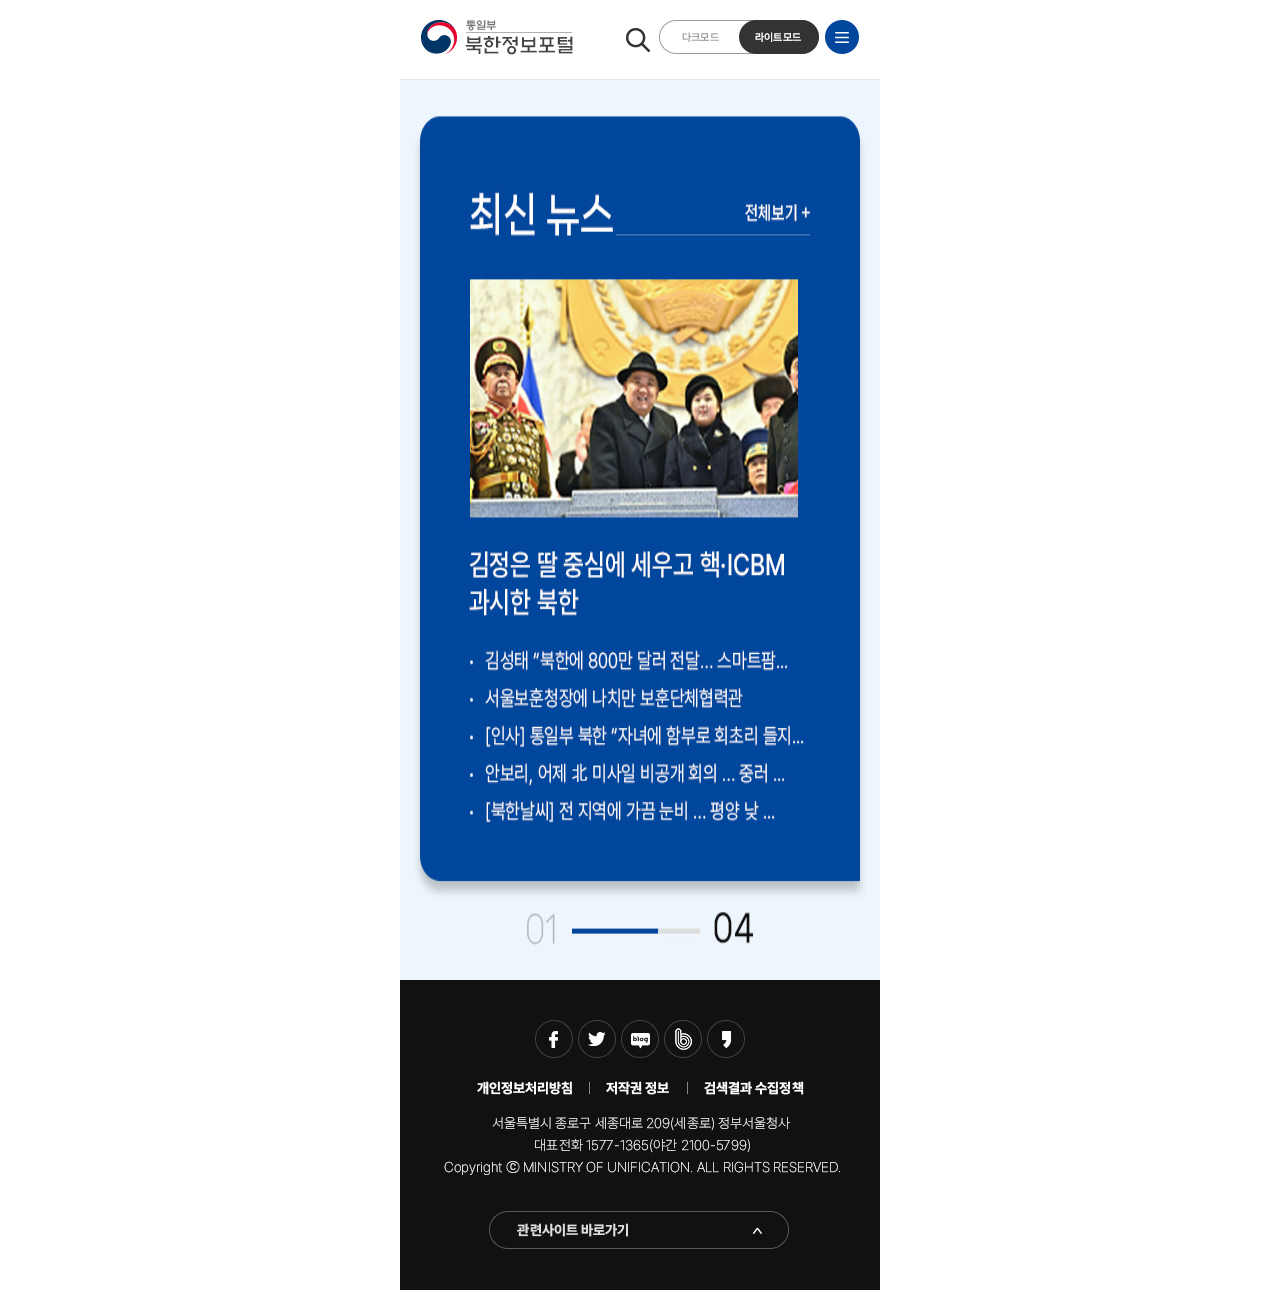
==== C_M/index.html @ 461fbc2c "test" ====
<!DOCTYPE html>
<html>
<head>
	<meta charset='utf-8'>
	<meta http-equiv='X-UA-Compatible' content='IE=edge'>
	<title>sample</title>
	<meta name='viewport' content='width=device-width, initial-scale=1'>
	<link rel='stylesheet' type='text/css' media='screen' href='css/main.css'>
	<link rel='stylesheet' type='text/css' media='screen' href='css/slider.css'>
	<link rel='stylesheet' type='text/css' media='screen' href='css/settings.css'>
    <style>
        .slider-navbar {
            display: none;
        }
        body {
            max-width: 480px;
            width: 480px;
            height: 100vh;
            margin: auto;
        }
        body::-webkit-scrollbar {
            display: none;
        }
        main {
            width: 100%;
            height: 100%;
        }
        .slider {
            width: 100%;
            height: 100%;
        }
        img {
            vertical-align: top;
        }
    </style>
</head>
<body>
	<main>
        <header>
            <img src="./images/C_header.jpg">
        </header>
		<div class="slider" id="sliderBody">
			<div class="slide slide1"></div>
			<div class="slide slide2"></div>
			<div class="slide slide3"></div>
			<div class="slide slide4"></div>
			<div class="slider-navbar" id="sliderNavbar"></div>
		</div>
        <footer>
            <img src="./images/C_footer.jpg">
        </footer>
	</main>
	<script>
		let slides = document.getElementsByClassName('slide'),
			navbar = document.querySelector('#sliderNavbar'),
			transitionSpeed = 300,
			transitionValue = 'ease-in-out ' + transitionSpeed + 'ms',
			isSlideStop = true,
			isAutoplay = false,
			current = 0,
			timer;

		function switchNext() {
			if (isSlideStop) {
				if (isAutoplay) {
					clearInterval(timer);
					timer = setInterval(() => {
						switchNext();
					}, 3000);
				}
				isSlideStop = false;
				setTimeout(() => {isSlideStop = true;}, transitionSpeed * 1.2);
				let nextSlide = (current == slides.length - 1) ? 0 : (current + 1);
				slides[nextSlide].style.transition = 'none';
				slides[nextSlide].style.transform = 'translateX(100%)';
				slides[current].style.transition = transitionValue;
				setTimeout(() => {slides[nextSlide].style.transition = transitionValue}, 20);
				setTimeout(() => {
					slides[nextSlide].style.transform = 'translateX(0%)';
					slides[current].style.transform = 'translateX(-100%)';
				}, 40);
				setTimeout(() => {
					current++;
					if (current > slides.length - 1) {
						current = 0;
					}
					changeNavbarCurrent();
				}, 60);
			}
		}

		function switchPrev() {
			if (isSlideStop) {
				if (isAutoplay) {
					clearInterval(timer);
					timer = setInterval(() => {
						switchNext();
					}, 3000);
				}
				isSlideStop = false;
				setTimeout(() => {isSlideStop = true;}, transitionSpeed * 1.2);
				let prevSlide = (current == 0) ? (slides.length - 1) : (current - 1);
				slides[prevSlide].style.transition = 'none';
				slides[prevSlide].style.transform = 'translateX(-100%)';
				slides[current].style.transition = transitionValue;
				setTimeout(() => {slides[prevSlide].style.transition = transitionValue}, 20);
				setTimeout(() => {
					slides[prevSlide].style.transform = 'translateX(0%)';
					slides[current].style.transform = 'translateX(100%)';
				}, 40);
				setTimeout(() => {
					current--;
					if (current < 0) {
						current = slides.length - 1;
					}
					changeNavbarCurrent();
				}, 60);
			}
		}

		if (slides.length > 1) {
			for (let i = 0; i < slides.length; i++) {
				if (i != current) {
					slides[i].style.transform = 'translateX(100%)';
				}
			}
		}

		function changeNavbarCurrent() {
			document.querySelector('.slider-navbar_cur-btn').classList.remove('slider-navbar_cur-btn');
			navbarBtns[current].classList.add('slider-navbar_cur-btn');
		}

		for (let i = 0; i < slides.length; i++) {
			let sliderNavBtn = document.createElement('button');
			if (i == current) {
				sliderNavBtn.className = 'slider-navbar_cur-btn';
			}
			navbar.append(sliderNavBtn);
		}

		let navbarBtns = document.querySelectorAll('#sliderNavbar button');

		function switchSlideViaBar(clickedSlide) {
			if (clickedSlide != current && isSlideStop) {
				isSlideStop = false;
				setTimeout(() => {isSlideStop = true;}, transitionSpeed * 1.2);
				// 1 means clicked slide is in the right, -1 is in the left
				let curMove = (clickedSlide > current) ? -1 : 1,
					clickedMove = (curMove == 1) ? -1 : 1;
				slides[clickedSlide].style.transition = 'none';
				slides[clickedSlide].style.transform = 'translateX(' + (100 * clickedMove) + '%)';
				slides[current].style.transition = transitionValue;
				setTimeout(() => {slides[clickedSlide].style.transition = transitionValue}, 0);
				setTimeout(() => {
					slides[clickedSlide].style.transform = 'translateX(0%)';;
					slides[current].style.transform = 'translateX(' + (100 * curMove) + '%)';
				}, 1);
				setTimeout(() => {
					current = clickedSlide
					changeNavbarCurrent();
				}, 2);
			}
		}

		for (let i = 0; i < navbarBtns.length; i++) {
			navbarBtns[i].onclick = () => {
				switchSlideViaBar(i);
			};
		}

		if (isAutoplay) {
			navbar.classList.add('slider-navbar_autoplay');
			timer = setInterval(() => {
				switchNext();
			}, 3000);
		}

		let sliderBody = document.querySelector('#sliderBody'),
			pageBody = document.querySelector('body'),
			beginTouch = 0,
			isTouch = false;

		sliderBody.onmousedown = (event) => {
			beginTouch = event.clientX;
			isTouch = true;
		}

		sliderBody.ontouchstart = (event) => {
			beginTouch = event.changedTouches[0].clientX;
			isTouch = true;
		}

		pageBody.onmouseup = (event) => {
			if (isTouch) {
				let endTouch = event.clientX,
					isSwipe = Math.abs(beginTouch - endTouch) > 150 ? true : false;
				// console.log(beginTouch, endTouch);
				if (beginTouch < endTouch && isSwipe) {
					//console.log('to the left');
					switchPrev();
				}
				else if (beginTouch > endTouch && isSwipe) {
					//console.log('to the right');
					switchNext();
				}
				isTouch = false;
			}
		}

		pageBody.ontouchend = (event) => {
			if (isTouch) {
				let endTouch = event.changedTouches[0].clientX,
					isSwipe = Math.abs(beginTouch - endTouch) > 50 ? true : false;
				if (beginTouch < endTouch && isSwipe) {
					// console.log('to the left');
					switchPrev();
				}
				else if (beginTouch > endTouch && isSwipe) {
					// console.log('to the right');
					switchNext();
				}
				setTimeout(() => {isTouch = false}, 4);
			}
		}
	</script>
</body>
</html>
---- C_M/css/main.css ----
* {
	box-sizing: border-box;
	font-family: 'Roboto Slab', serif;
}

h1, h2, h3, h4, h5, h6, p {
	margin: 0;
}

body {
	width: 100vw;
	height: 100vh;
	margin: 0;
	color: rgb(255, 255, 255);
}

main {
	width: 100vw;
    height: 100vh;
}

.header {
	text-align: center;
}

.header h1 {
	margin-bottom: 5px;
}

.header p {
	color: rgb(173, 173, 173)
}

.download-wrapper {
	width: 100%;
	display: flex;
	justify-content: center;
	margin: 10px 0;
}

.download-btn {
	display: block;
	margin: 0 10px;
	padding: 10px 30px;
	background-color: rgb(65, 65, 65);
	color:rgb(255, 255, 255);
	text-decoration: none;
	text-align: center;
	transition: ease-in-out .2s;
}

.download-btn:first-child {
	margin-right: 10px;
}

.download-btn:first-child:hover {
	background-color: rgb(112, 168, 107);
}

.download-btn:last-child:hover {
	background-color: rgb(144, 107, 168);
}

@media screen and (max-width: 500px) {
	.header p {
		font-size: 14px;
	}

	/* .download-wrapper {
		justify-content: space-between;
	} */

	.download-btn {
		margin: 0;
		padding: 10px;
	}
}
---- C_M/css/slider.css ----
.slider {
	width: 100%;
    height: 100%;
    position: relative;
    overflow: hidden;
}

.slide {
	width: 100%;
	height: 100%;
	position: absolute;
	color: white;
	font-size: 10em;
	display: flex;
	justify-content: center;
	align-items: center;
	user-select: none;   
}

.slide-smooth {
	transition: ease-in-out 1s;
}

.slide1 {
	background-image: url("../images/C_1.jpg");
	background-repeat: no-repeat;
	background-size: 100% 100%;
	background-position: center center;
}

.slide2 {
	background-image: url("../images/C_2.jpg");
	background-repeat: no-repeat;
	background-size: 100% 100%;
	background-position: center center;
}

.slide3 {
	background-image: url("../images/C_3.jpg");
	background-repeat: no-repeat;
	background-size: 100% 100%;
	background-position: center center;
}

.slide4 {
	background-image: url("../images/C_4.jpg");
	background-repeat: no-repeat;
	background-size: 100% 100%;
	background-position: center center;
}

#btnPrev, #btnNext {
	width: 60px;
	height: 100%;
	border: none;
	background-color: rgba(66, 66, 66, 0);
	font-size: 30px;
	color: rgb(255, 255, 255);
	position: absolute;
	z-index: 10;
	cursor: pointer;
	transition: ease-in-out .1s;
}

#btnPrev:hover, #btnNext:hover {
	background-color: rgba(66, 66, 66, 0.4);
}

#btnPrev {
	left: 0px;
}

#btnNext {
	right: 0px;
}

.slider-navbar {
	width: 100px;
    height: auto;
    position: absolute;
    bottom: 360px;
    left: 49px;
    display: flex;
    justify-content: center;
    align-items: center;
}

.slider-navbar button {
	width: 13px;
    height: 13px;
    background-color: #ddd;
    border: none;
    margin: 0 4px;
    cursor: pointer;
    border-radius: 50%;
}

/* Animation of filling active navbar button to show time till autoslide */
@keyframes autoSlideFill {
	from {box-shadow: inset 0px 0 0 0 rgb(155, 33, 33);}
	to {box-shadow: inset 25px 0 0 0 rgb(155, 33, 33);}
}

.slider-navbar button.slider-navbar_cur-btn {
	background-color: #00479d;
}

.slider-navbar_autoplay button.slider-navbar_cur-btn {
	animation: 3s linear autoSlideFill;
}

.slider-navbar button:not(.slider-navbar_cur-btn):hover {
	background-color: rgb(255, 255, 255);
}

#block {
	width: 100px;
	height: 100px;
	position: absolute;
	background-color: rgb(141, 99, 99);
	right: 50px;
	bottom: 50px;
}

#btn {
	width: 20px;
	height: 20px;
	position: absolute;
	right: 50px;
	bottom: 150px;
}
---- C_M/css/settings.css ----
#settingsBoard {
	width: 100%;
	max-width: 800px;
	display: flex;
	justify-content: center;
	align-items: center;
	font-size: 22px;
	color: rgb(255, 255, 255);
	padding: 20px;
}

#switchTimer {
	width: 60px;
	height: 40px;
	position: relative;
	border: none;
	border-radius: 10px;
	margin-left: 15px;
	padding: 5px;
	background-color: rgb(201, 201, 201);;
	cursor: pointer;
	transition: ease-in-out .3s;
}

#switchTimer[state = "on"] {
	background-color: rgb(255, 200, 50);
}

#switchTimerBuble {
	width: 30px;
	height: 30px;
	display: block;
	border-radius: 7px;
	background-color: rgb(66, 66, 66);
	transition: ease-in-out .3s;
}

#switchTimer[state = "on"] #switchTimerBuble {
	transform: translateX(20px);
	background-color: rgb(66, 66, 66);
}
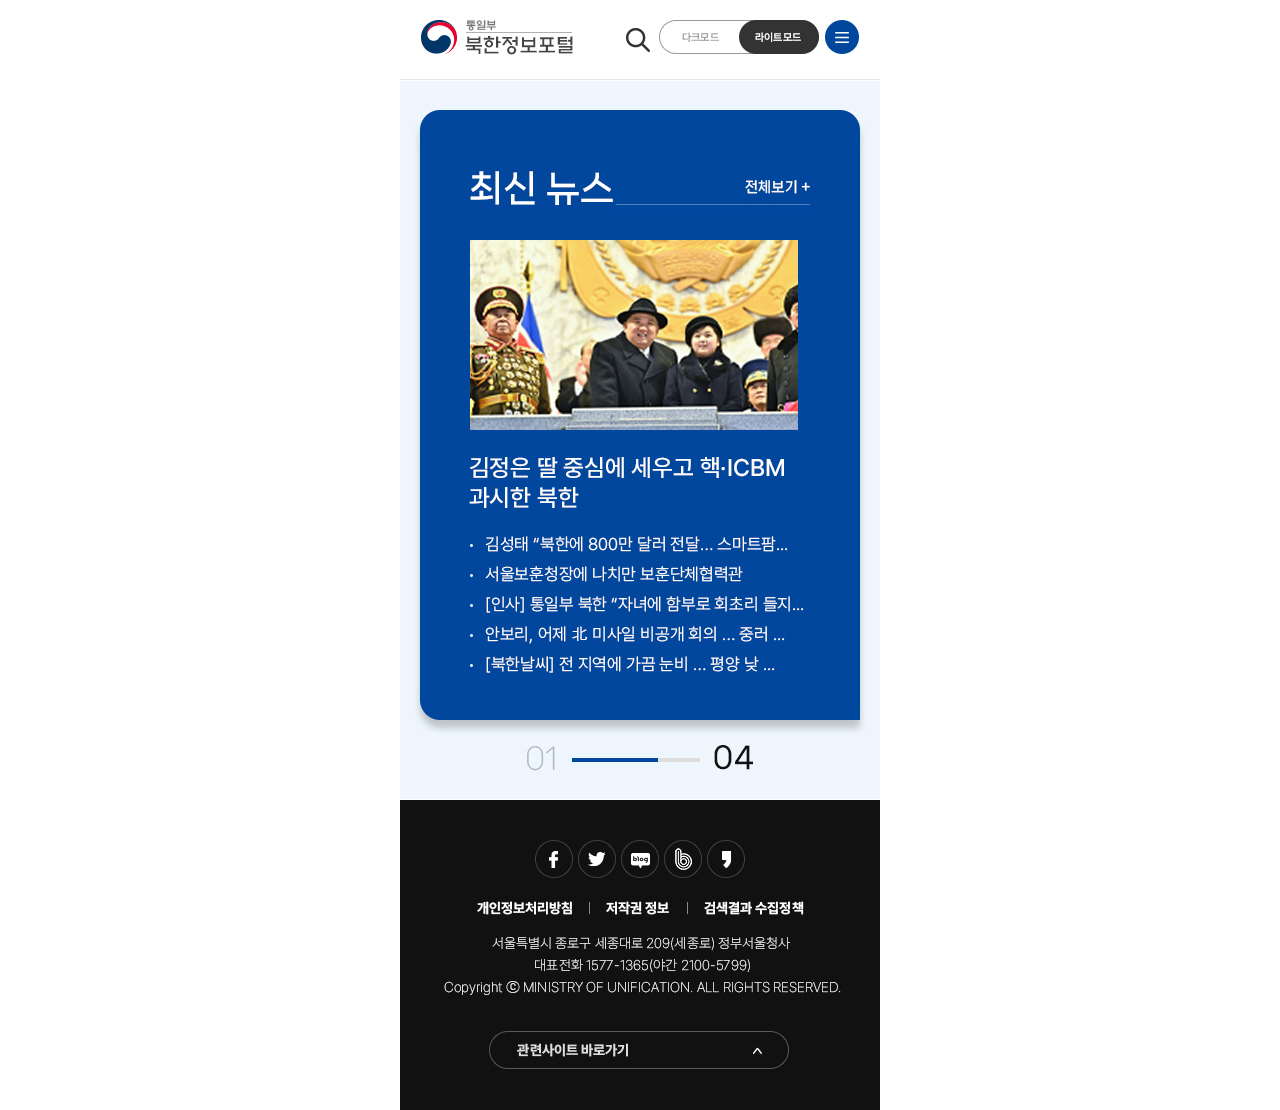
==== commit 76fc1765: "test_update" ====
--- a/C_M/index.html
+++ b/C_M/index.html
@@ -26,9 +26,17 @@
             height: 100%;
         }
         .slider {
-            width: 100%;
-            height: 100%;
-        }
+			width: 100%;
+            height: 720px;
+        }
+		.slider img {
+			width: 100%;
+			height: auto;
+			display: block;
+			background-position: 50% 50%;
+			background-repeat: repeat;
+			background-size: cover;
+		}
         img {
             vertical-align: top;
         }
@@ -40,10 +48,22 @@
             <img src="./images/C_header.jpg">
         </header>
 		<div class="slider" id="sliderBody">
-			<div class="slide slide1"></div>
+			<div class="slide">
+				<img draggable="false" src="./images/C_1.jpg">
+			</div>
+			<div class="slide">
+				<img draggable="false" src="./images/C_2.jpg">
+			</div>
+			<div class="slide">
+				<img draggable="false" src="./images/C_3.jpg">
+			</div>
+			<div class="slide">
+				<img draggable="false" src="./images/C_4.jpg">
+			</div>
+			<!-- <div class="slide slide1"></div>
 			<div class="slide slide2"></div>
 			<div class="slide slide3"></div>
-			<div class="slide slide4"></div>
+			<div class="slide slide4"></div> -->
 			<div class="slider-navbar" id="sliderNavbar"></div>
 		</div>
         <footer>
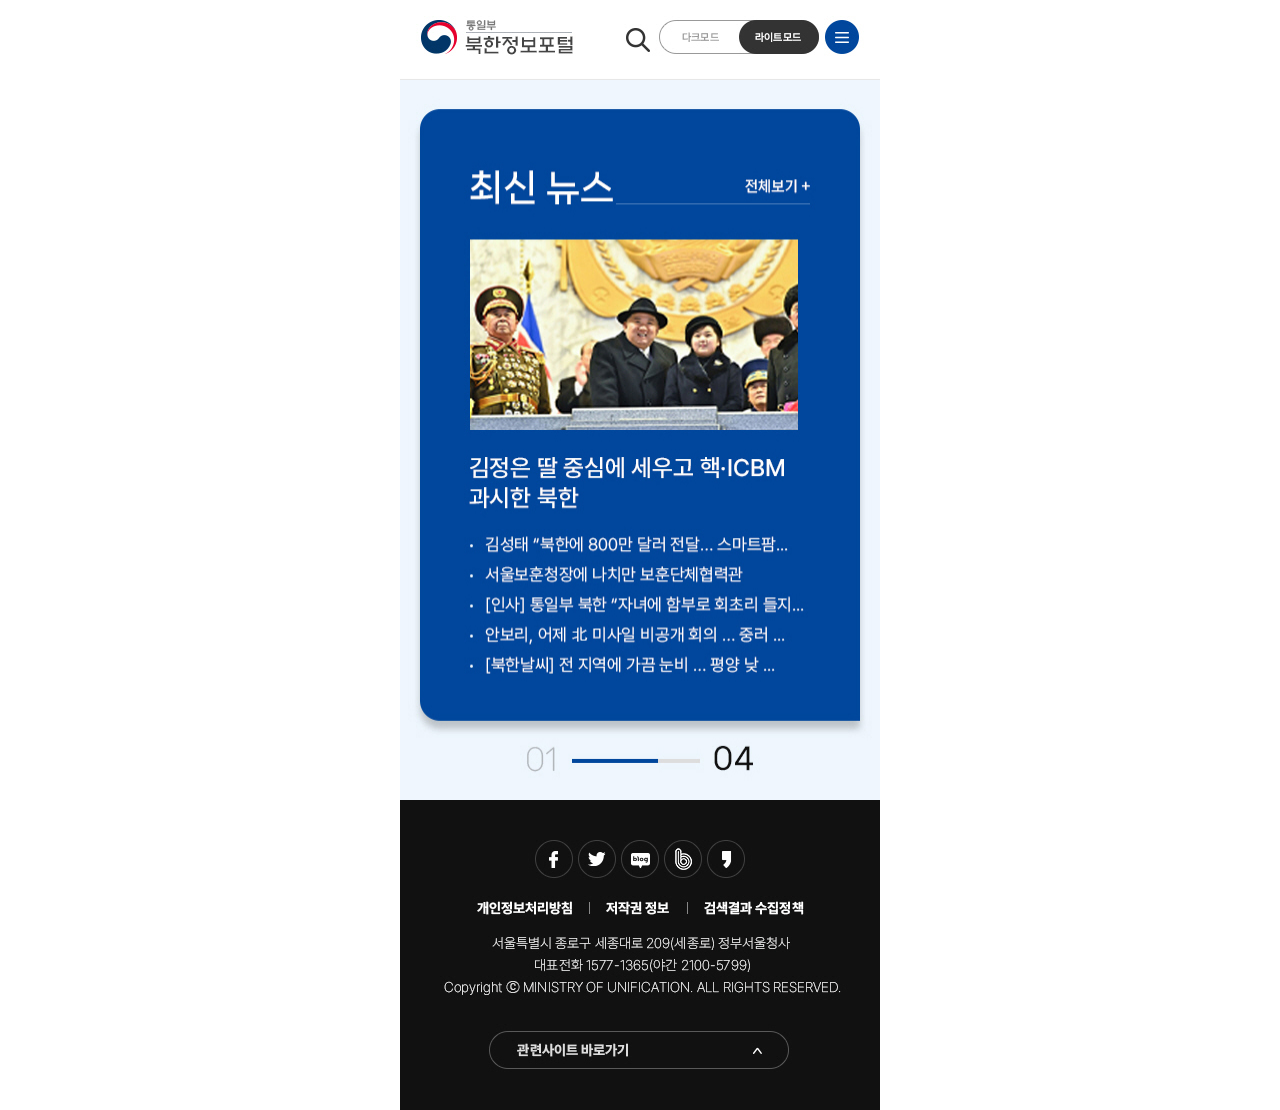
==== commit 0f62fea2: "test_update" ====
--- a/C_M/index.html
+++ b/C_M/index.html
@@ -14,7 +14,7 @@
         }
         body {
             max-width: 480px;
-            width: 480px;
+            width: 100%;
             height: 100vh;
             margin: auto;
         }
@@ -31,14 +31,11 @@
         }
 		.slider img {
 			width: 100%;
-			height: auto;
-			display: block;
-			background-position: 50% 50%;
-			background-repeat: repeat;
-			background-size: cover;
+			height: 100%;
 		}
         img {
-            vertical-align: top;
+			width: 100%;
+			vertical-align: top;
         }
     </style>
 </head>
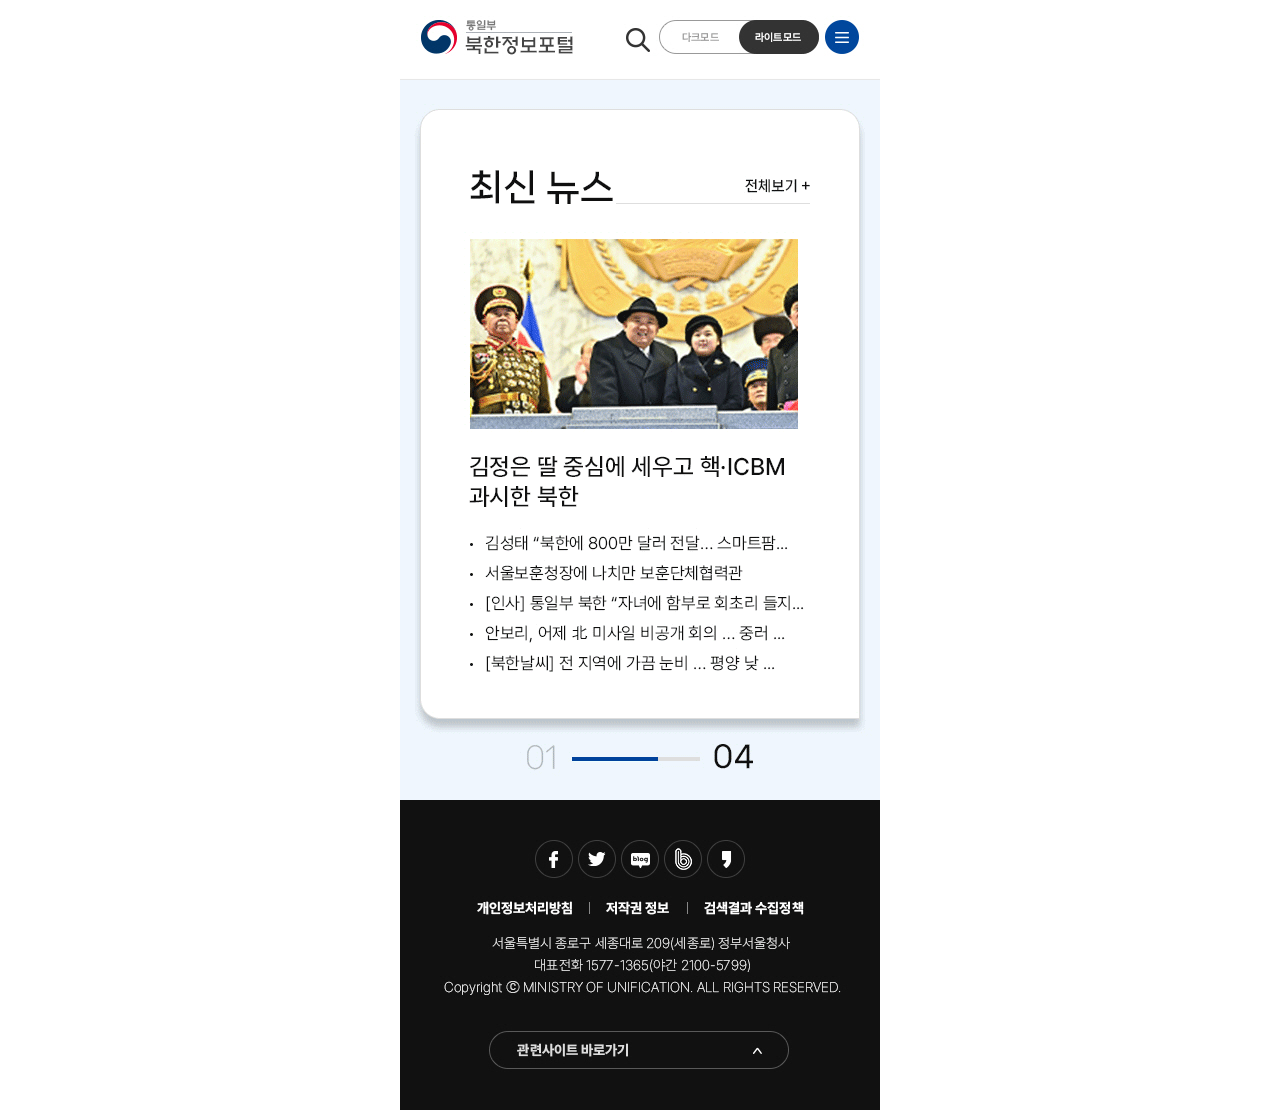
==== commit 34dd4a78: "test update" ====
--- a/C_M/index.html
+++ b/C_M/index.html
@@ -42,20 +42,20 @@
 <body>
 	<main>
         <header>
-            <img src="./images/C_header.jpg">
+            <img src="./images/C_header.png">
         </header>
 		<div class="slider" id="sliderBody">
 			<div class="slide">
-				<img draggable="false" src="./images/C_1.jpg">
-			</div>
-			<div class="slide">
-				<img draggable="false" src="./images/C_2.jpg">
-			</div>
-			<div class="slide">
-				<img draggable="false" src="./images/C_3.jpg">
-			</div>
-			<div class="slide">
-				<img draggable="false" src="./images/C_4.jpg">
+				<img draggable="false" src="./images/C_1.png">
+			</div>
+			<div class="slide">
+				<img draggable="false" src="./images/C_2.png">
+			</div>
+			<div class="slide">
+				<img draggable="false" src="./images/C_3.png">
+			</div>
+			<div class="slide">
+				<img draggable="false" src="./images/C_4.png">
 			</div>
 			<!-- <div class="slide slide1"></div>
 			<div class="slide slide2"></div>
@@ -64,7 +64,7 @@
 			<div class="slider-navbar" id="sliderNavbar"></div>
 		</div>
         <footer>
-            <img src="./images/C_footer.jpg">
+            <img src="./images/C_footer.png">
         </footer>
 	</main>
 	<script>
